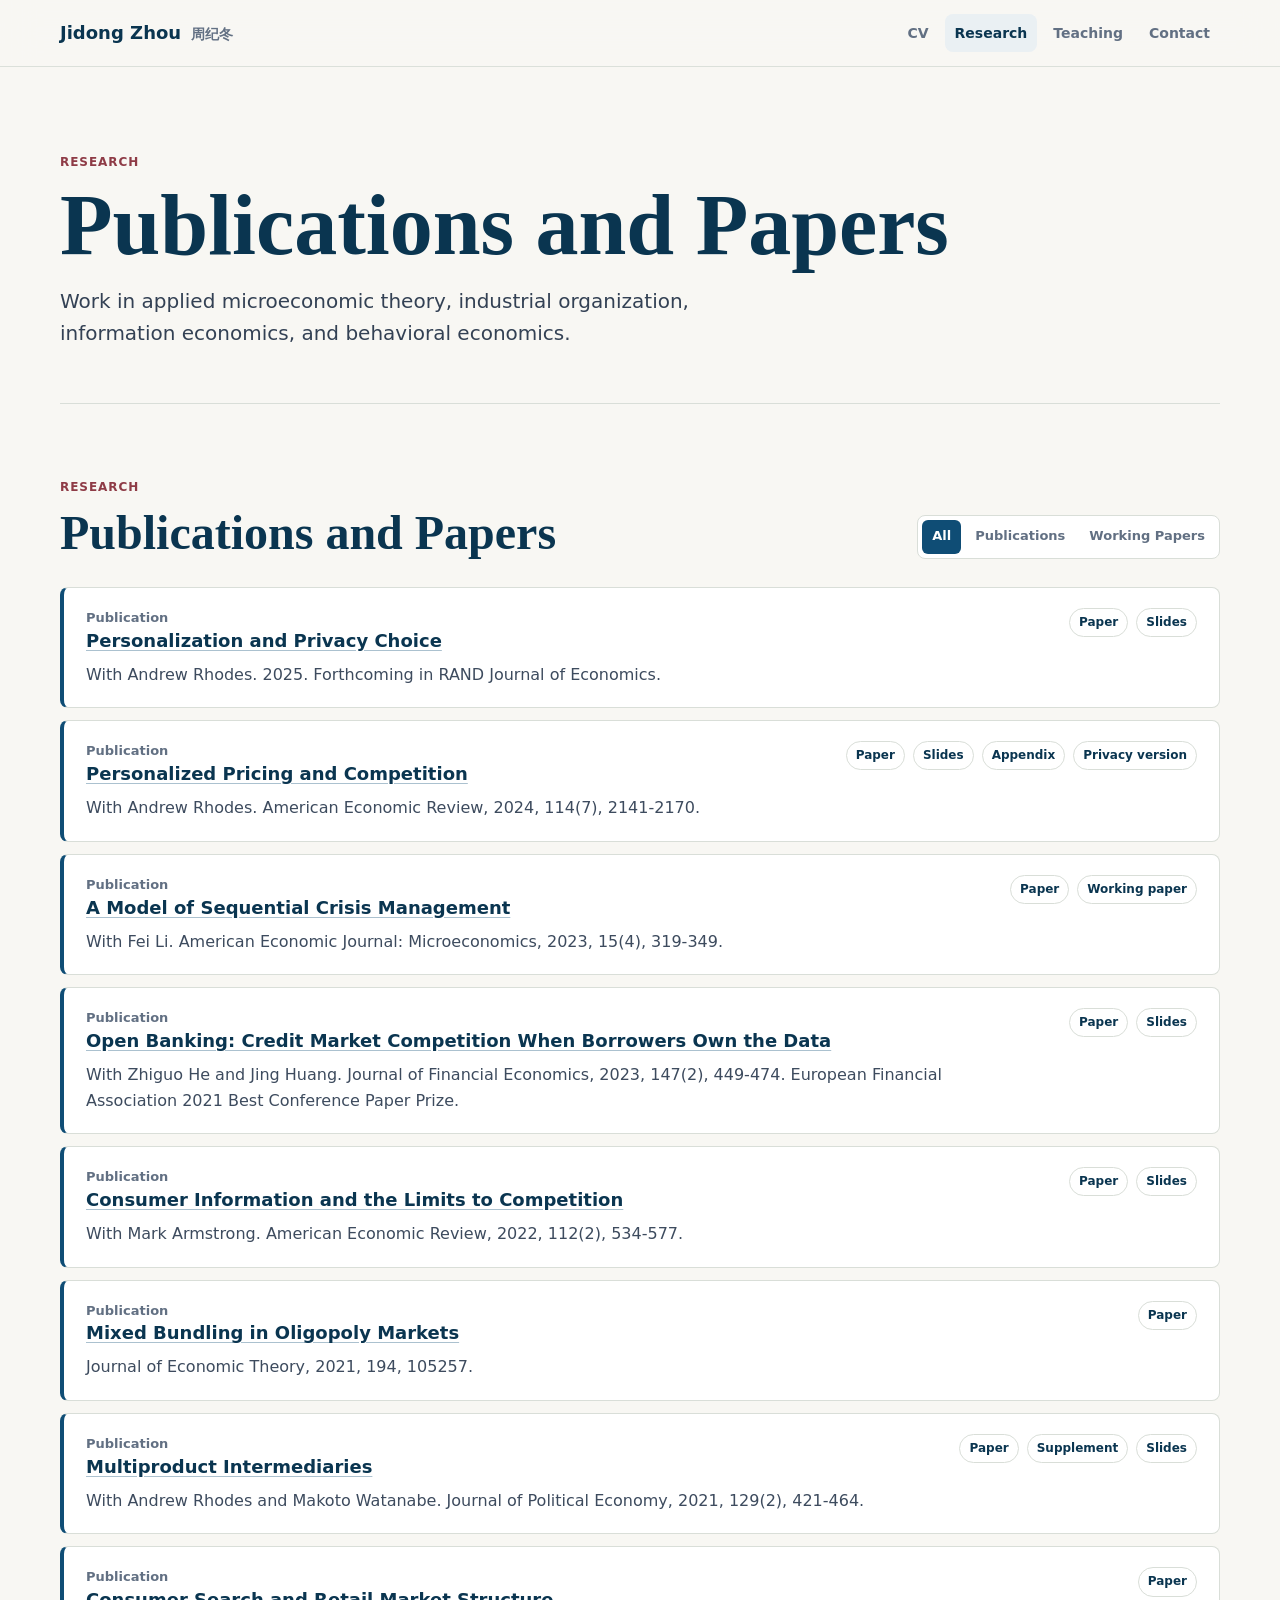
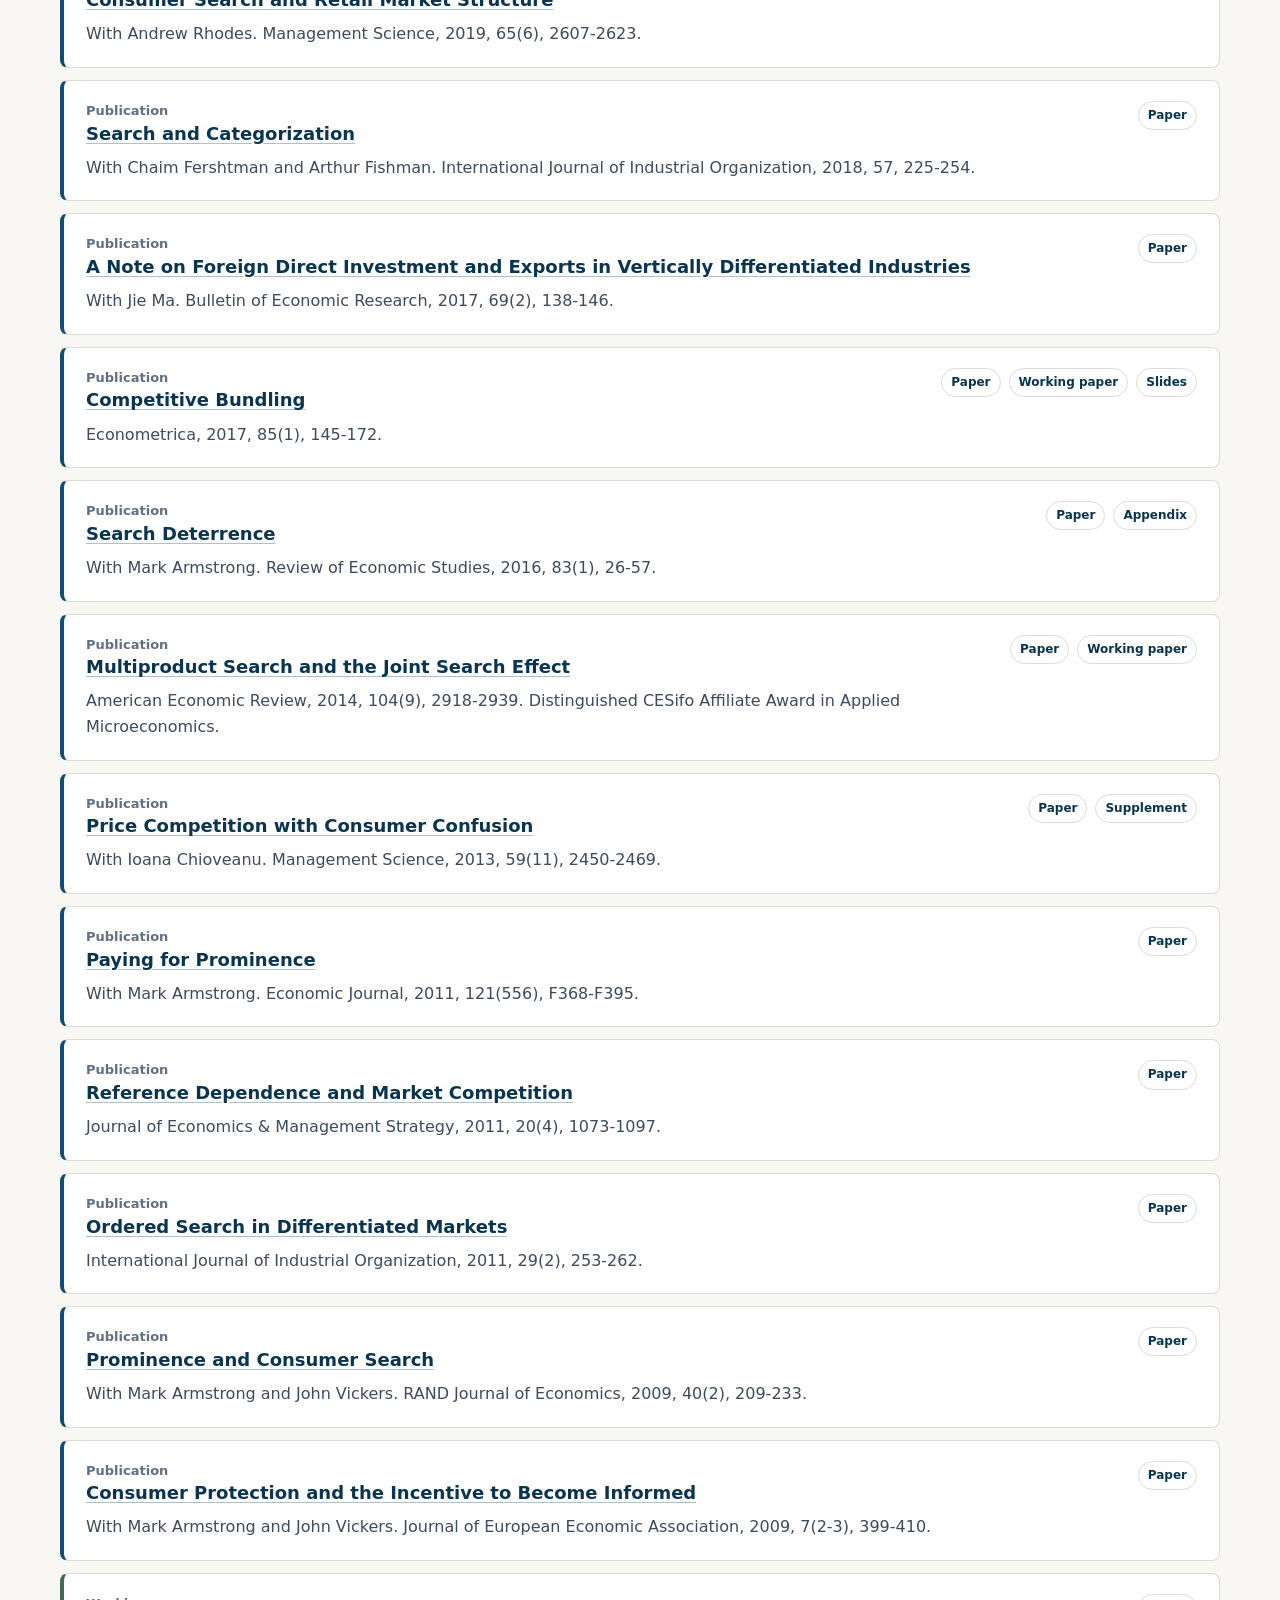
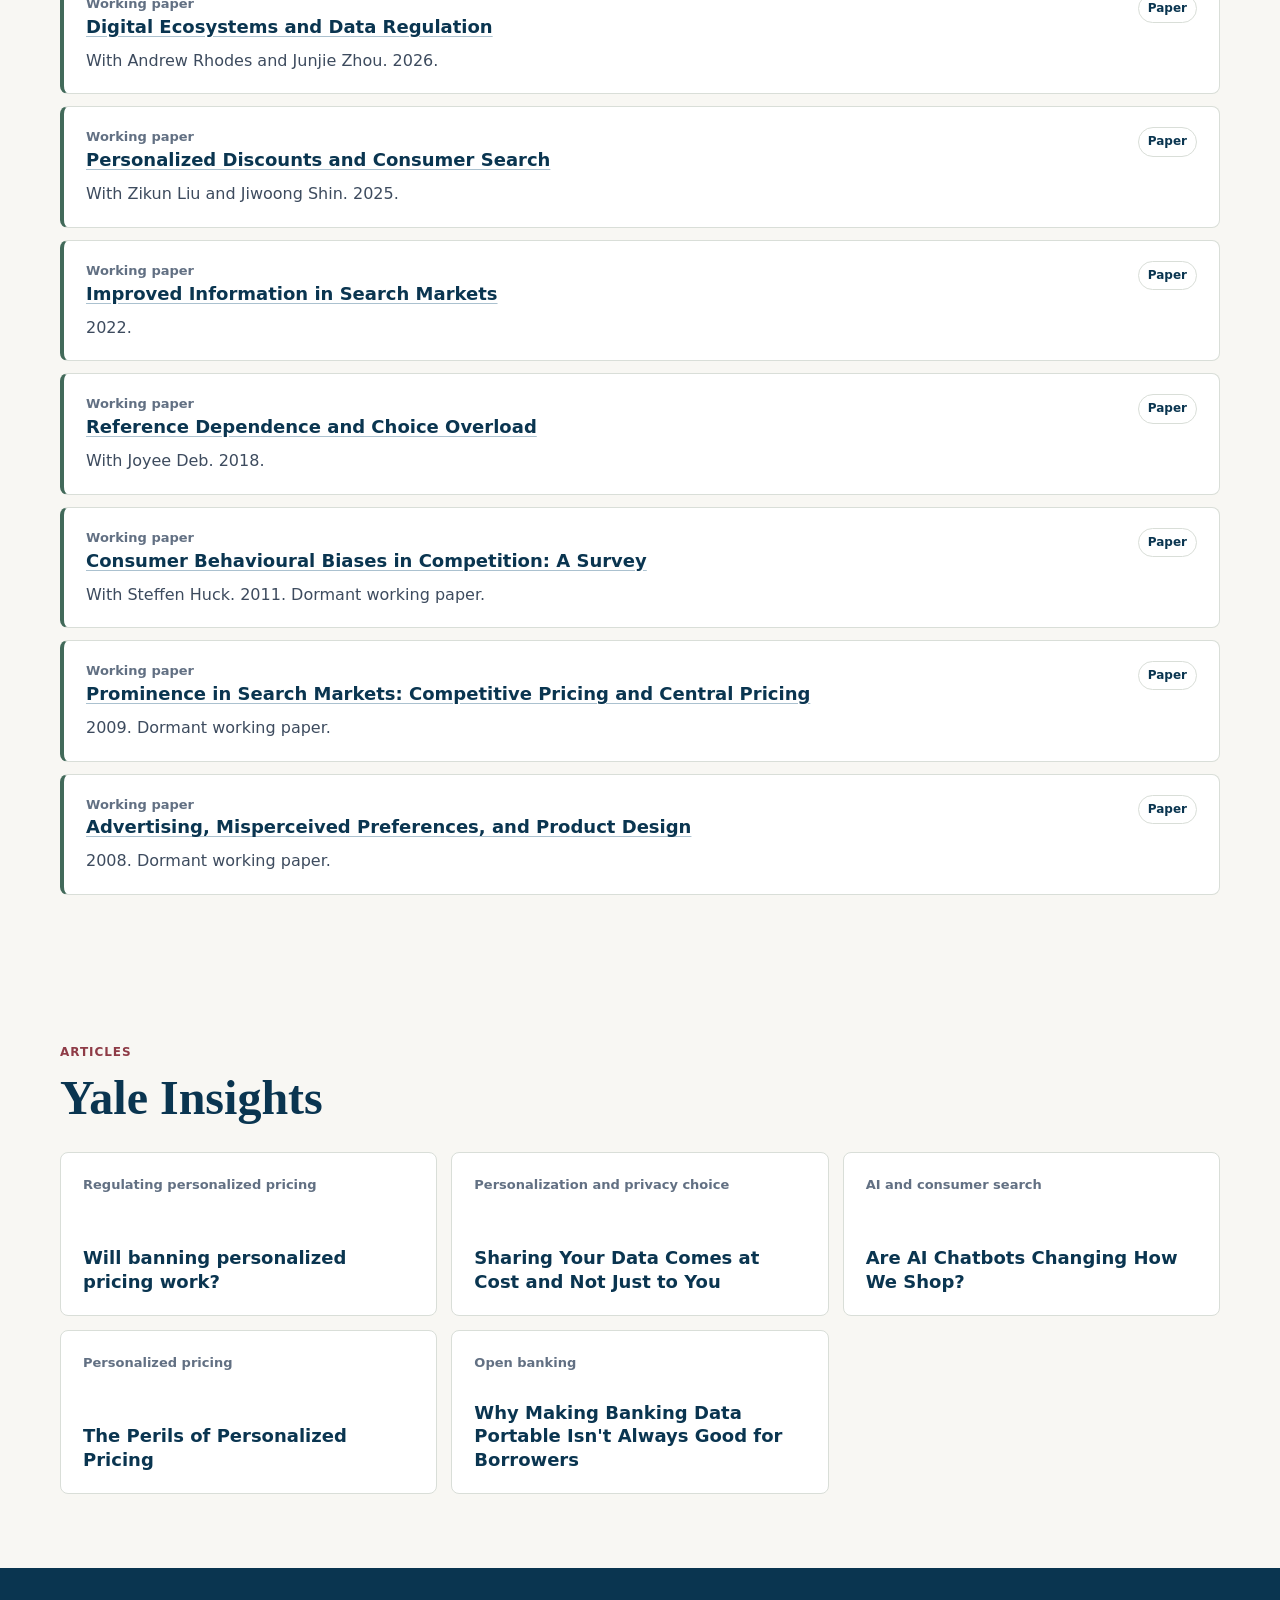
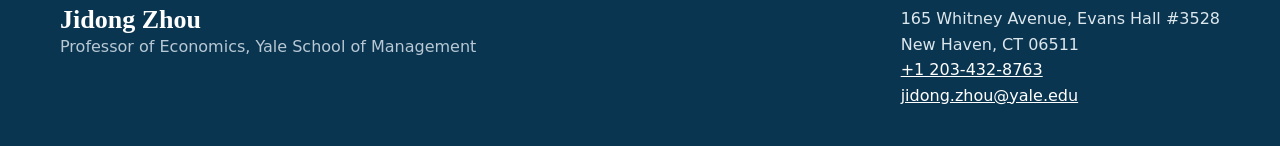
==== research.html @ b5fe0207 "Add files via upload" ====
<!doctype html>
<html lang="en">
  <head>
    <meta charset="utf-8" />
    <meta name="viewport" content="width=device-width, initial-scale=1" />
    <meta name="description" content="Research by Jidong Zhou." />
    <title>Research | Jidong Zhou</title>
    <link rel="stylesheet" href="styles.css" />
  </head>
  <body data-page="research">
    <header class="site-header">
      <a class="site-title" href="index.html" aria-label="Jidong Zhou CV">
        <span>Jidong Zhou</span>
        <span>周纪冬</span>
      </a>
      <button class="nav-toggle" type="button" aria-label="Open navigation" aria-expanded="false" aria-controls="site-nav">
        <span></span>
        <span></span>
        <span></span>
      </button>
      <nav id="site-nav" class="site-nav" aria-label="Main navigation">
        <a href="index.html" data-page="cv">CV</a>
        <a href="research.html" data-page="research">Research</a>
        <a href="teaching.html" data-page="teaching">Teaching</a>
        <a href="#contact">Contact</a>
      </nav>
    </header>

    <main>
      <section class="section-wrap page-hero">
        <p class="eyebrow">Research</p>
        <h1>Publications and Papers</h1>
        <p>
          Work in applied microeconomic theory, industrial organization, information economics, and behavioral economics.
        </p>
      </section>

      <section class="section-wrap research-section" aria-labelledby="research-title">
        <div class="section-heading split-heading">
          <div>
            <p class="eyebrow">Research</p>
            <h2 id="research-title">Publications and Papers</h2>
          </div>
          <div class="filter-tabs" role="tablist" aria-label="Research filters">
            <button type="button" class="active" data-filter="all">All</button>
            <button type="button" data-filter="published">Publications</button>
            <button type="button" data-filter="working">Working Papers</button>
          </div>
        </div>
        <div id="research-list" class="research-list"></div>
      </section>

      <section class="section-wrap insights-section" aria-labelledby="insights-title">
        <div class="section-heading">
          <p class="eyebrow">Articles</p>
          <h2 id="insights-title">Yale Insights</h2>
        </div>
        <div id="insights-list" class="insight-list"></div>
      </section>
    </main>

    <footer id="contact" class="site-footer">
      <div class="section-wrap footer-grid">
        <div>
          <h2>Jidong Zhou</h2>
          <p>Professor of Economics, Yale School of Management</p>
        </div>
        <address>
          165 Whitney Avenue, Evans Hall #3528<br />
          New Haven, CT 06511<br />
          <a href="tel:+12034328763">+1 203-432-8763</a><br />
          <a href="mailto:jidong.zhou@yale.edu">jidong.zhou@yale.edu</a>
        </address>
      </div>
    </footer>

    <script src="app.js"></script>
  </body>
</html>
---- styles.css ----
:root {
  color-scheme: light;
  --bg: #f8f7f3;
  --paper: #ffffff;
  --ink: #1c2430;
  --muted: #627083;
  --line: #d9ded8;
  --blue: #0f4d75;
  --blue-dark: #0a3550;
  --green: #426a5a;
  --red: #8e3b46;
  --gold: #aa7a28;
  --shadow: 0 18px 50px rgba(28, 36, 48, 0.1);
  --max: 1160px;
}

* {
  box-sizing: border-box;
}

html {
  scroll-behavior: smooth;
}

body {
  margin: 0;
  background: var(--bg);
  color: var(--ink);
  font-family:
    Inter, ui-sans-serif, system-ui, -apple-system, BlinkMacSystemFont, "Segoe UI",
    sans-serif;
  line-height: 1.6;
}

img {
  display: block;
  max-width: 100%;
}

a {
  color: inherit;
}

button,
a.button {
  font: inherit;
}

.section-wrap {
  width: min(var(--max), calc(100% - 40px));
  margin: 0 auto;
}

.site-header {
  position: sticky;
  top: 0;
  z-index: 10;
  display: flex;
  align-items: center;
  justify-content: space-between;
  gap: 24px;
  padding: 14px max(20px, calc((100vw - var(--max)) / 2));
  border-bottom: 1px solid rgba(217, 222, 216, 0.9);
  background: rgba(248, 247, 243, 0.92);
  backdrop-filter: blur(18px);
}

.site-title {
  display: inline-flex;
  align-items: baseline;
  gap: 10px;
  color: var(--blue-dark);
  font-weight: 800;
  text-decoration: none;
}

.site-title span:first-child {
  font-size: 18px;
}

.site-title span:last-child {
  color: var(--muted);
  font-size: 14px;
}

.site-nav {
  display: flex;
  align-items: center;
  gap: 6px;
}

.site-nav a {
  border-radius: 8px;
  color: var(--muted);
  font-size: 14px;
  font-weight: 750;
  padding: 8px 10px;
  text-decoration: none;
}

.site-nav a:hover,
.site-nav a.active {
  background: #eaf0f3;
  color: var(--blue-dark);
}

.nav-toggle {
  display: none;
  border: 1px solid var(--line);
  border-radius: 8px;
  background: var(--paper);
  min-height: 40px;
  width: 44px;
  padding: 8px;
}

.nav-toggle span {
  display: block;
  height: 2px;
  margin: 5px 0;
  background: var(--blue-dark);
}

.intro {
  display: grid;
  grid-template-columns: minmax(0, 1fr) minmax(260px, 380px);
  align-items: center;
  gap: clamp(32px, 6vw, 72px);
  min-height: calc(100vh - 150px);
  padding: clamp(48px, 8vw, 92px) 0 52px;
}

.page-hero {
  padding: clamp(54px, 8vw, 86px) 0 34px;
}

.page-hero h1 {
  max-width: 900px;
}

.page-hero p:not(.eyebrow) {
  max-width: 740px;
  color: #334154;
  font-size: 20px;
}

.eyebrow {
  margin: 0 0 10px;
  color: var(--red);
  font-size: 12px;
  font-weight: 850;
  letter-spacing: 0.08em;
  text-transform: uppercase;
}

h1,
h2,
h3,
p {
  margin-top: 0;
}

h1 {
  margin-bottom: 18px;
  color: var(--blue-dark);
  font-family: Georgia, "Times New Roman", serif;
  font-size: clamp(48px, 8vw, 86px);
  font-weight: 700;
  line-height: 0.98;
}

h2 {
  margin-bottom: 0;
  color: var(--blue-dark);
  font-family: Georgia, "Times New Roman", serif;
  font-size: clamp(30px, 4vw, 48px);
  line-height: 1.08;
}

h3 {
  margin-bottom: 10px;
  color: var(--blue-dark);
  font-size: 17px;
  line-height: 1.25;
}

.intro-lede {
  max-width: 780px;
  color: #334154;
  font-size: clamp(19px, 2.2vw, 26px);
  line-height: 1.45;
}

.intro-actions {
  display: flex;
  flex-wrap: wrap;
  gap: 10px;
  margin-top: 30px;
}

.button {
  display: inline-flex;
  align-items: center;
  justify-content: center;
  min-height: 42px;
  border: 1px solid var(--line);
  border-radius: 8px;
  background: var(--paper);
  color: var(--blue-dark);
  font-size: 14px;
  font-weight: 800;
  padding: 0 16px;
  text-decoration: none;
}

.button:hover {
  border-color: #b7c5ce;
  background: #eef4f6;
}

.button.primary {
  border-color: var(--blue);
  background: var(--blue);
  color: #ffffff;
}

.button.primary:hover {
  background: var(--blue-dark);
}

.portrait-block {
  margin: 0;
}

.portrait-block img {
  aspect-ratio: 4 / 5;
  width: 100%;
  border-radius: 8px;
  box-shadow: var(--shadow);
  object-fit: cover;
  object-position: center top;
}

.quick-links {
  border-block: 1px solid var(--line);
  background: #eef1ec;
}

.quick-grid {
  display: grid;
  grid-template-columns: repeat(3, minmax(0, 1fr));
}

.quick-grid a {
  display: grid;
  gap: 4px;
  min-height: 112px;
  padding: 24px;
  border-right: 1px solid var(--line);
  color: var(--blue-dark);
  font-weight: 800;
  text-decoration: none;
}

.quick-grid a:first-child {
  border-left: 1px solid var(--line);
}

.quick-grid a span {
  color: var(--muted);
  font-size: 12px;
  font-weight: 850;
  letter-spacing: 0.08em;
  text-transform: uppercase;
}

.section-heading {
  margin-bottom: 28px;
}

.split-heading {
  display: flex;
  align-items: end;
  justify-content: space-between;
  gap: 20px;
}

.insights-section,
.research-section,
.cv-section {
  padding: 74px 0;
}

.insight-list,
.teaching-list {
  display: grid;
  grid-template-columns: repeat(3, minmax(0, 1fr));
  gap: 14px;
}

.insight-card,
.teaching-card,
.paper-card,
.cv-grid section,
.cv-download {
  border: 1px solid var(--line);
  border-radius: 8px;
  background: var(--paper);
}

.insight-card,
.teaching-card {
  display: grid;
  min-height: 164px;
  padding: 22px;
  text-decoration: none;
}

.insight-card span,
.paper-meta,
.teaching-card span {
  color: var(--muted);
  font-size: 13px;
  font-weight: 750;
}

.insight-card strong,
.teaching-card strong {
  align-self: end;
  color: var(--blue-dark);
  font-size: 18px;
  line-height: 1.3;
}

.research-section {
  border-top: 1px solid var(--line);
}

.filter-tabs {
  display: inline-flex;
  gap: 4px;
  border: 1px solid var(--line);
  border-radius: 8px;
  background: var(--paper);
  padding: 4px;
}

.filter-tabs button {
  border: 0;
  border-radius: 6px;
  background: transparent;
  color: var(--muted);
  cursor: pointer;
  font-size: 13px;
  font-weight: 800;
  min-height: 34px;
  padding: 0 10px;
}

.filter-tabs button.active {
  background: var(--blue);
  color: #ffffff;
}

.research-list {
  display: grid;
  gap: 12px;
}

.paper-card {
  display: grid;
  grid-template-columns: minmax(0, 1fr) auto;
  gap: 18px;
  padding: 20px 22px;
}

.paper-title {
  color: var(--blue-dark);
  font-size: 18px;
  font-weight: 850;
  line-height: 1.28;
}

.paper-title a {
  text-decoration-color: rgba(15, 77, 117, 0.35);
  text-underline-offset: 3px;
}

.paper-details {
  margin: 7px 0 0;
  color: #3d4b5e;
}

.paper-links {
  display: flex;
  align-items: start;
  justify-content: flex-end;
  flex-wrap: wrap;
  gap: 8px;
  min-width: 180px;
}

.paper-links a {
  border: 1px solid var(--line);
  border-radius: 999px;
  color: var(--blue-dark);
  font-size: 12px;
  font-weight: 800;
  padding: 4px 9px;
  text-decoration: none;
}

.paper-card[data-kind="working"] {
  border-left: 4px solid var(--green);
}

.paper-card[data-kind="published"] {
  border-left: 4px solid var(--blue);
}

.teaching-section {
  padding: 74px 0;
  border-block: 1px solid var(--line);
  background: #eef1ec;
}

.teaching-card {
  min-height: 190px;
}

.teaching-links {
  display: flex;
  flex-wrap: wrap;
  gap: 8px;
  margin-top: 18px;
}

.teaching-links a {
  border-bottom: 1px solid rgba(15, 77, 117, 0.35);
  color: var(--blue-dark);
  font-size: 13px;
  font-weight: 800;
  text-decoration: none;
}

.cv-grid {
  display: grid;
  grid-template-columns: repeat(3, minmax(0, 1fr));
  gap: 14px;
}

.cv-grid section,
.cv-download {
  padding: 22px;
}

.cv-grid ul {
  display: grid;
  gap: 9px;
  margin: 0;
  padding-left: 18px;
  color: #39475a;
}

.cv-download {
  display: flex;
  grid-column: span 3;
  align-items: center;
  gap: 10px;
}

.cv-download h3 {
  margin: 0 auto 0 0;
}

.site-footer {
  padding: 38px 0;
  background: var(--blue-dark);
  color: #e8eef2;
}

.footer-grid {
  display: grid;
  grid-template-columns: minmax(0, 1fr) auto;
  gap: 24px;
}

.site-footer h2 {
  color: #ffffff;
  font-size: 26px;
}

.site-footer p {
  margin-bottom: 0;
  color: #b8c8d4;
}

.site-footer address {
  color: #dce7ed;
  font-style: normal;
}

.site-footer a {
  color: #ffffff;
}

@media (max-width: 920px) {
  .intro,
  .quick-grid,
  .insight-list,
  .teaching-list,
  .cv-grid,
  .footer-grid {
    grid-template-columns: 1fr;
  }

  .intro {
    min-height: 0;
  }

  .portrait-block {
    max-width: 420px;
  }

  .quick-grid a,
  .quick-grid a:first-child {
    border-inline: 1px solid var(--line);
    border-bottom: 1px solid var(--line);
  }

  .paper-card {
    grid-template-columns: 1fr;
  }

  .paper-links {
    justify-content: flex-start;
    min-width: 0;
  }

  .cv-download {
    grid-column: auto;
    align-items: stretch;
    flex-direction: column;
  }
}

@media (max-width: 700px) {
  .site-header {
    align-items: start;
  }

  .nav-toggle {
    display: block;
  }

  .site-nav {
    position: absolute;
    top: 68px;
    right: 20px;
    left: 20px;
    display: none;
    border: 1px solid var(--line);
    border-radius: 8px;
    background: var(--paper);
    box-shadow: var(--shadow);
    padding: 8px;
  }

  .site-nav.open {
    display: grid;
  }

  .site-nav a {
    padding: 11px 12px;
  }

  .section-wrap {
    width: min(var(--max), calc(100% - 28px));
  }

  .intro {
    gap: 28px;
    padding-top: 38px;
  }

  .portrait-block {
    max-width: 260px;
  }

  .portrait-block img {
    aspect-ratio: 1 / 1;
  }

  .split-heading {
    align-items: stretch;
    flex-direction: column;
  }

  .filter-tabs {
    overflow-x: auto;
  }

  .insights-section,
  .research-section,
  .teaching-section,
  .cv-section {
    padding: 52px 0;
  }
}
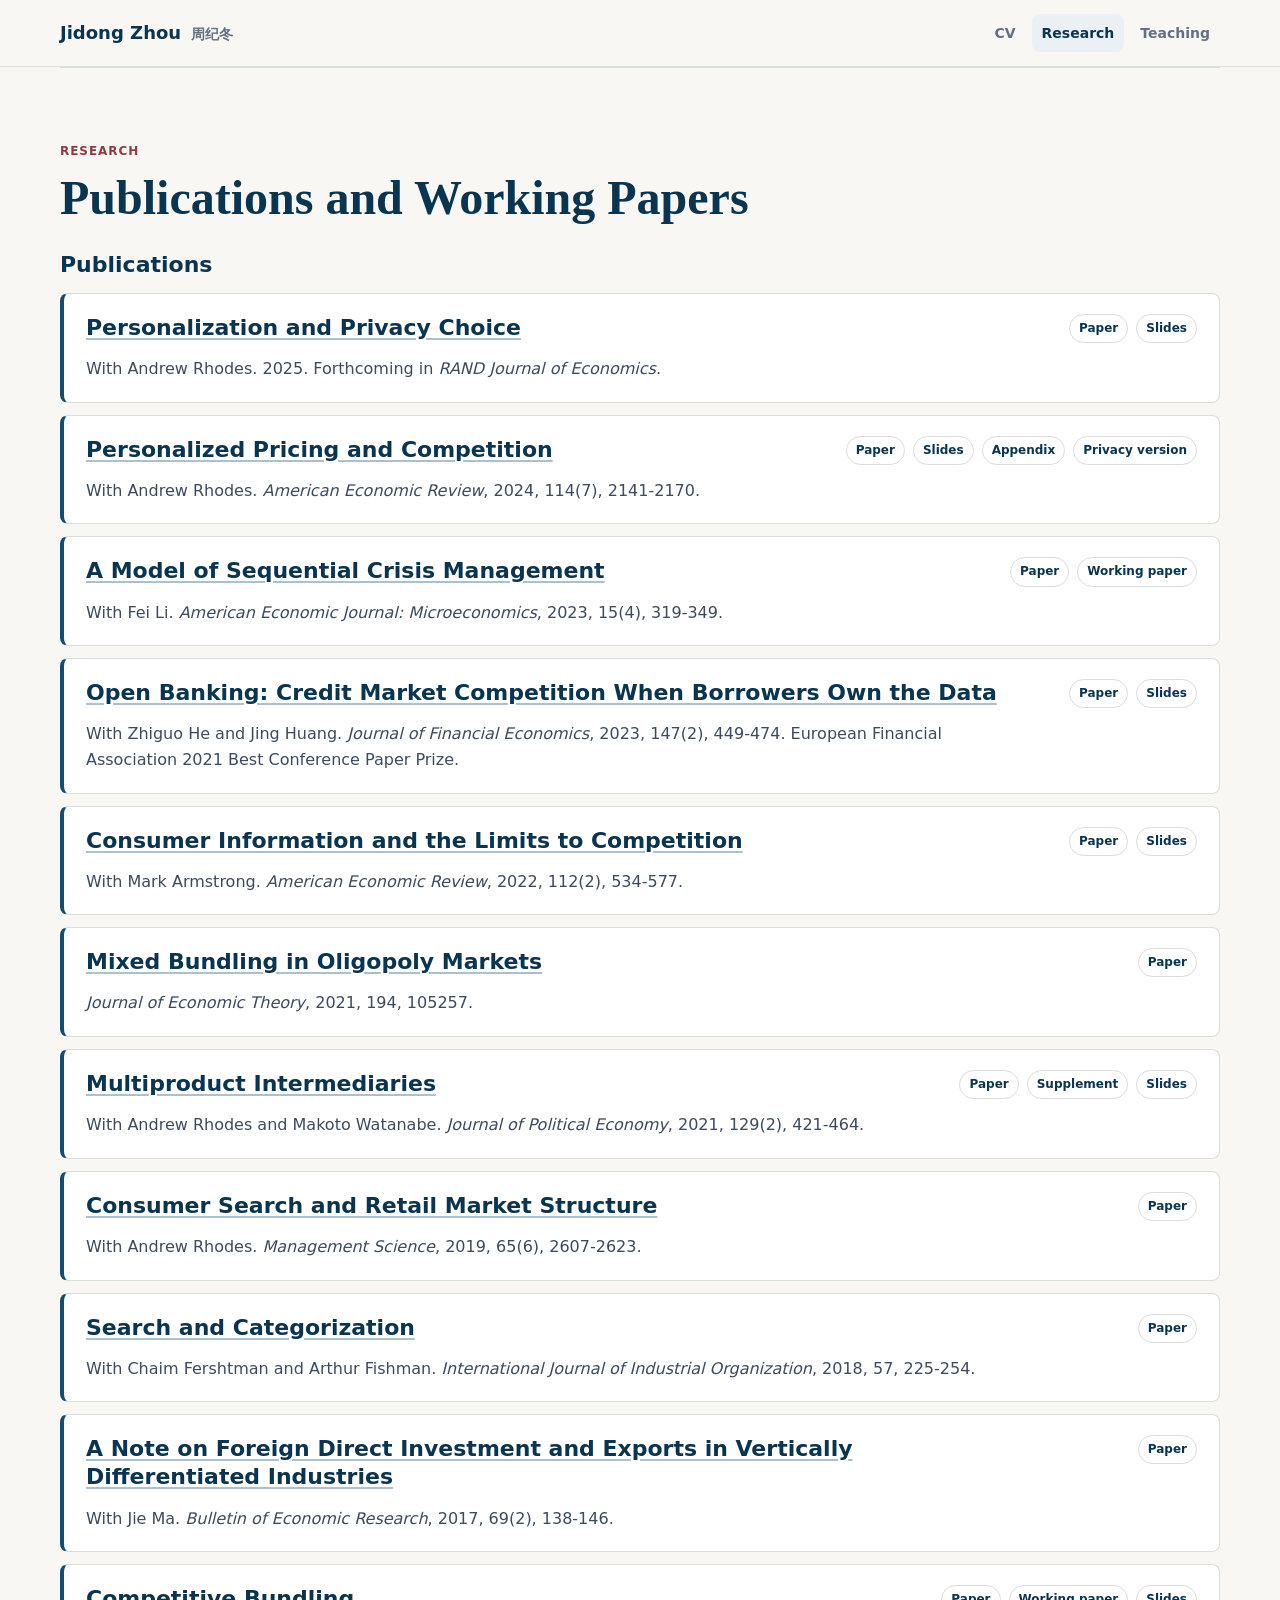
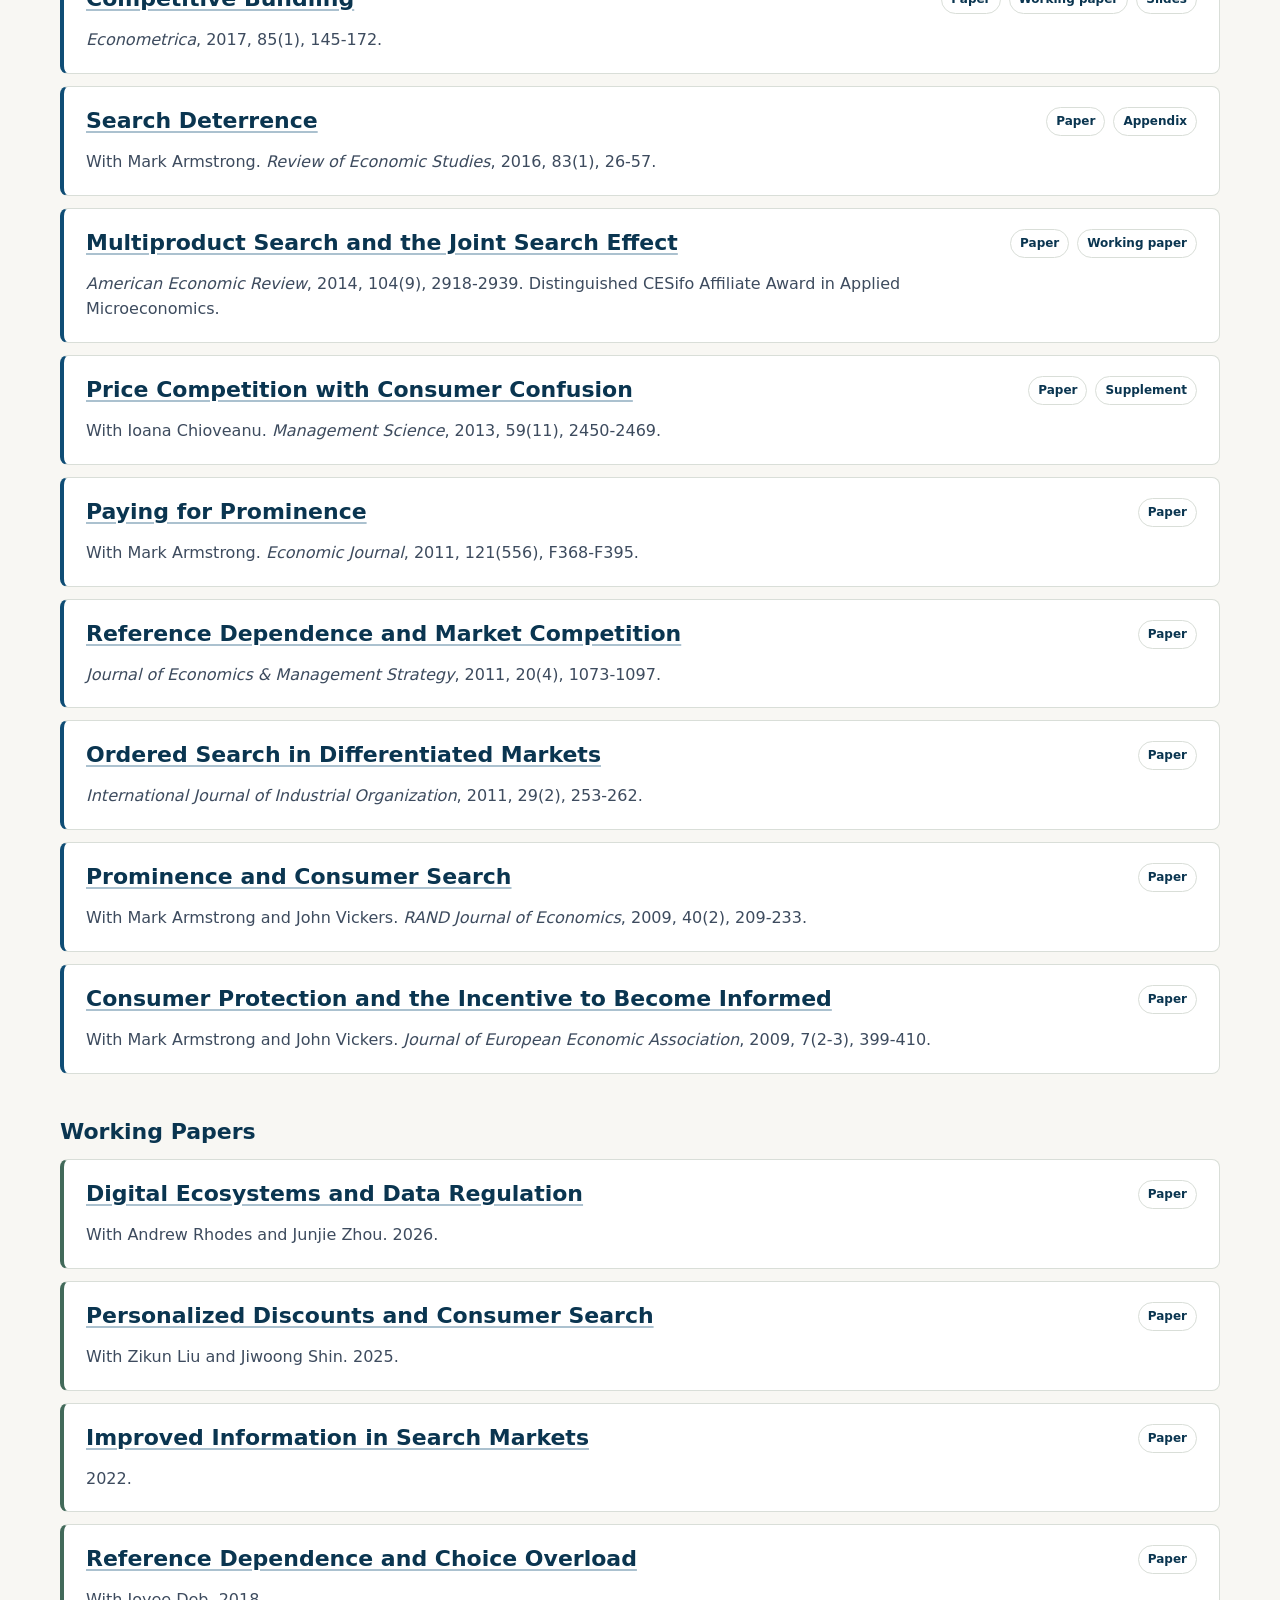
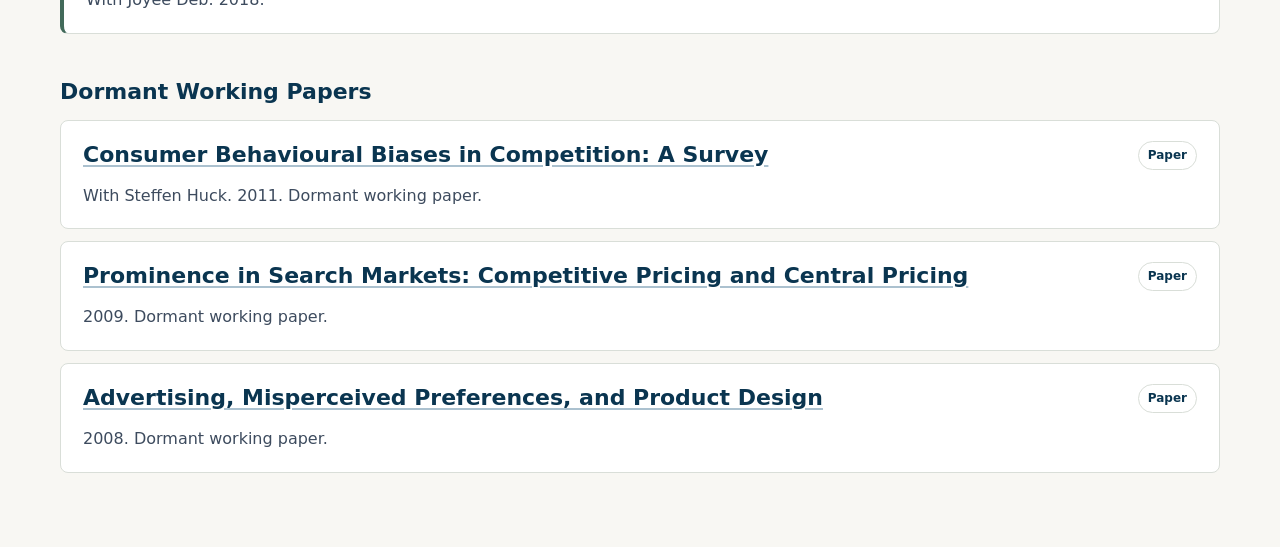
==== commit 8ebfbafa: "Add files via upload" ====
--- a/research.html
+++ b/research.html
@@ -22,57 +22,29 @@
         <a href="index.html" data-page="cv">CV</a>
         <a href="research.html" data-page="research">Research</a>
         <a href="teaching.html" data-page="teaching">Teaching</a>
-        <a href="#contact">Contact</a>
       </nav>
     </header>
 
     <main>
-      <section class="section-wrap page-hero">
-        <p class="eyebrow">Research</p>
-        <h1>Publications and Papers</h1>
-        <p>
-          Work in applied microeconomic theory, industrial organization, information economics, and behavioral economics.
-        </p>
-      </section>
-
       <section class="section-wrap research-section" aria-labelledby="research-title">
-        <div class="section-heading split-heading">
-          <div>
-            <p class="eyebrow">Research</p>
-            <h2 id="research-title">Publications and Papers</h2>
-          </div>
-          <div class="filter-tabs" role="tablist" aria-label="Research filters">
-            <button type="button" class="active" data-filter="all">All</button>
-            <button type="button" data-filter="published">Publications</button>
-            <button type="button" data-filter="working">Working Papers</button>
-          </div>
+        <div class="section-heading">
+          <p class="eyebrow">Research</p>
+          <h2 id="research-title">Publications and Working Papers</h2>
         </div>
-        <div id="research-list" class="research-list"></div>
-      </section>
-
-      <section class="section-wrap insights-section" aria-labelledby="insights-title">
-        <div class="section-heading">
-          <p class="eyebrow">Articles</p>
-          <h2 id="insights-title">Yale Insights</h2>
+        <div class="research-block">
+          <h3>Publications</h3>
+          <div id="publications-list" class="research-list"></div>
         </div>
-        <div id="insights-list" class="insight-list"></div>
+        <div class="research-block">
+          <h3>Working Papers</h3>
+          <div id="working-papers-list" class="research-list"></div>
+        </div>
+        <div class="research-block">
+          <h3>Dormant Working Papers</h3>
+          <div id="dormant-papers-list" class="research-list"></div>
+        </div>
       </section>
     </main>
-
-    <footer id="contact" class="site-footer">
-      <div class="section-wrap footer-grid">
-        <div>
-          <h2>Jidong Zhou</h2>
-          <p>Professor of Economics, Yale School of Management</p>
-        </div>
-        <address>
-          165 Whitney Avenue, Evans Hall #3528<br />
-          New Haven, CT 06511<br />
-          <a href="tel:+12034328763">+1 203-432-8763</a><br />
-          <a href="mailto:jidong.zhou@yale.edu">jidong.zhou@yale.edu</a>
-        </address>
-      </div>
-    </footer>
 
     <script src="app.js"></script>
   </body>
--- a/styles.css
+++ b/styles.css
@@ -130,20 +130,6 @@
   padding: clamp(48px, 8vw, 92px) 0 52px;
 }
 
-.page-hero {
-  padding: clamp(54px, 8vw, 86px) 0 34px;
-}
-
-.page-hero h1 {
-  max-width: 900px;
-}
-
-.page-hero p:not(.eyebrow) {
-  max-width: 740px;
-  color: #334154;
-  font-size: 20px;
-}
-
 .eyebrow {
   margin: 0 0 10px;
   color: var(--red);
@@ -167,6 +153,24 @@
   font-size: clamp(48px, 8vw, 86px);
   font-weight: 700;
   line-height: 0.98;
+}
+
+body[data-page="cv"] .intro h1 {
+  font-size: clamp(42px, 6.8vw, 74px);
+}
+
+body[data-page="cv"] .intro {
+  min-height: 0;
+  padding-bottom: 26px;
+}
+
+body[data-page="cv"] .cv-section {
+  padding-top: 28px;
+  padding-bottom: 34px;
+}
+
+body[data-page="cv"] .insights-section {
+  padding-top: 24px;
 }
 
 h2 {
@@ -316,8 +320,13 @@
   text-decoration: none;
 }
 
+.insight-card {
+  align-content: start;
+  gap: 8px;
+  min-height: 136px;
+}
+
 .insight-card span,
-.paper-meta,
 .teaching-card span {
   color: var(--muted);
   font-size: 13px;
@@ -326,45 +335,31 @@
 
 .insight-card strong,
 .teaching-card strong {
-  align-self: end;
   color: var(--blue-dark);
   font-size: 18px;
   line-height: 1.3;
 }
 
+.teaching-card strong {
+  align-self: end;
+}
+
 .research-section {
   border-top: 1px solid var(--line);
 }
 
-.filter-tabs {
-  display: inline-flex;
-  gap: 4px;
-  border: 1px solid var(--line);
-  border-radius: 8px;
-  background: var(--paper);
-  padding: 4px;
-}
-
-.filter-tabs button {
-  border: 0;
-  border-radius: 6px;
-  background: transparent;
-  color: var(--muted);
-  cursor: pointer;
-  font-size: 13px;
-  font-weight: 800;
-  min-height: 34px;
-  padding: 0 10px;
-}
-
-.filter-tabs button.active {
-  background: var(--blue);
-  color: #ffffff;
-}
-
 .research-list {
   display: grid;
   gap: 12px;
+}
+
+.research-block + .research-block {
+  margin-top: 44px;
+}
+
+.research-block h3 {
+  margin-bottom: 14px;
+  font-size: 22px;
 }
 
 .paper-card {
@@ -389,6 +384,10 @@
 .paper-details {
   margin: 7px 0 0;
   color: #3d4b5e;
+}
+
+.journal-name {
+  font-style: italic;
 }
 
 .paper-links {
@@ -460,6 +459,29 @@
   margin: 0;
   padding-left: 18px;
   color: #39475a;
+}
+
+.contact-section {
+  padding-bottom: 74px;
+}
+
+.contact-card {
+  border: 1px solid var(--line);
+  border-radius: 8px;
+  background: var(--paper);
+  padding: 22px;
+}
+
+.contact-card address {
+  color: #39475a;
+  font-style: normal;
+}
+
+.contact-card a {
+  color: var(--blue-dark);
+  font-weight: 800;
+  text-decoration-color: rgba(15, 77, 117, 0.35);
+  text-underline-offset: 3px;
 }
 
 .cv-download {
@@ -542,6 +564,7 @@
     align-items: stretch;
     flex-direction: column;
   }
+
 }
 
 @media (max-width: 700px) {
@@ -596,10 +619,6 @@
     flex-direction: column;
   }
 
-  .filter-tabs {
-    overflow-x: auto;
-  }
-
   .insights-section,
   .research-section,
   .teaching-section,
